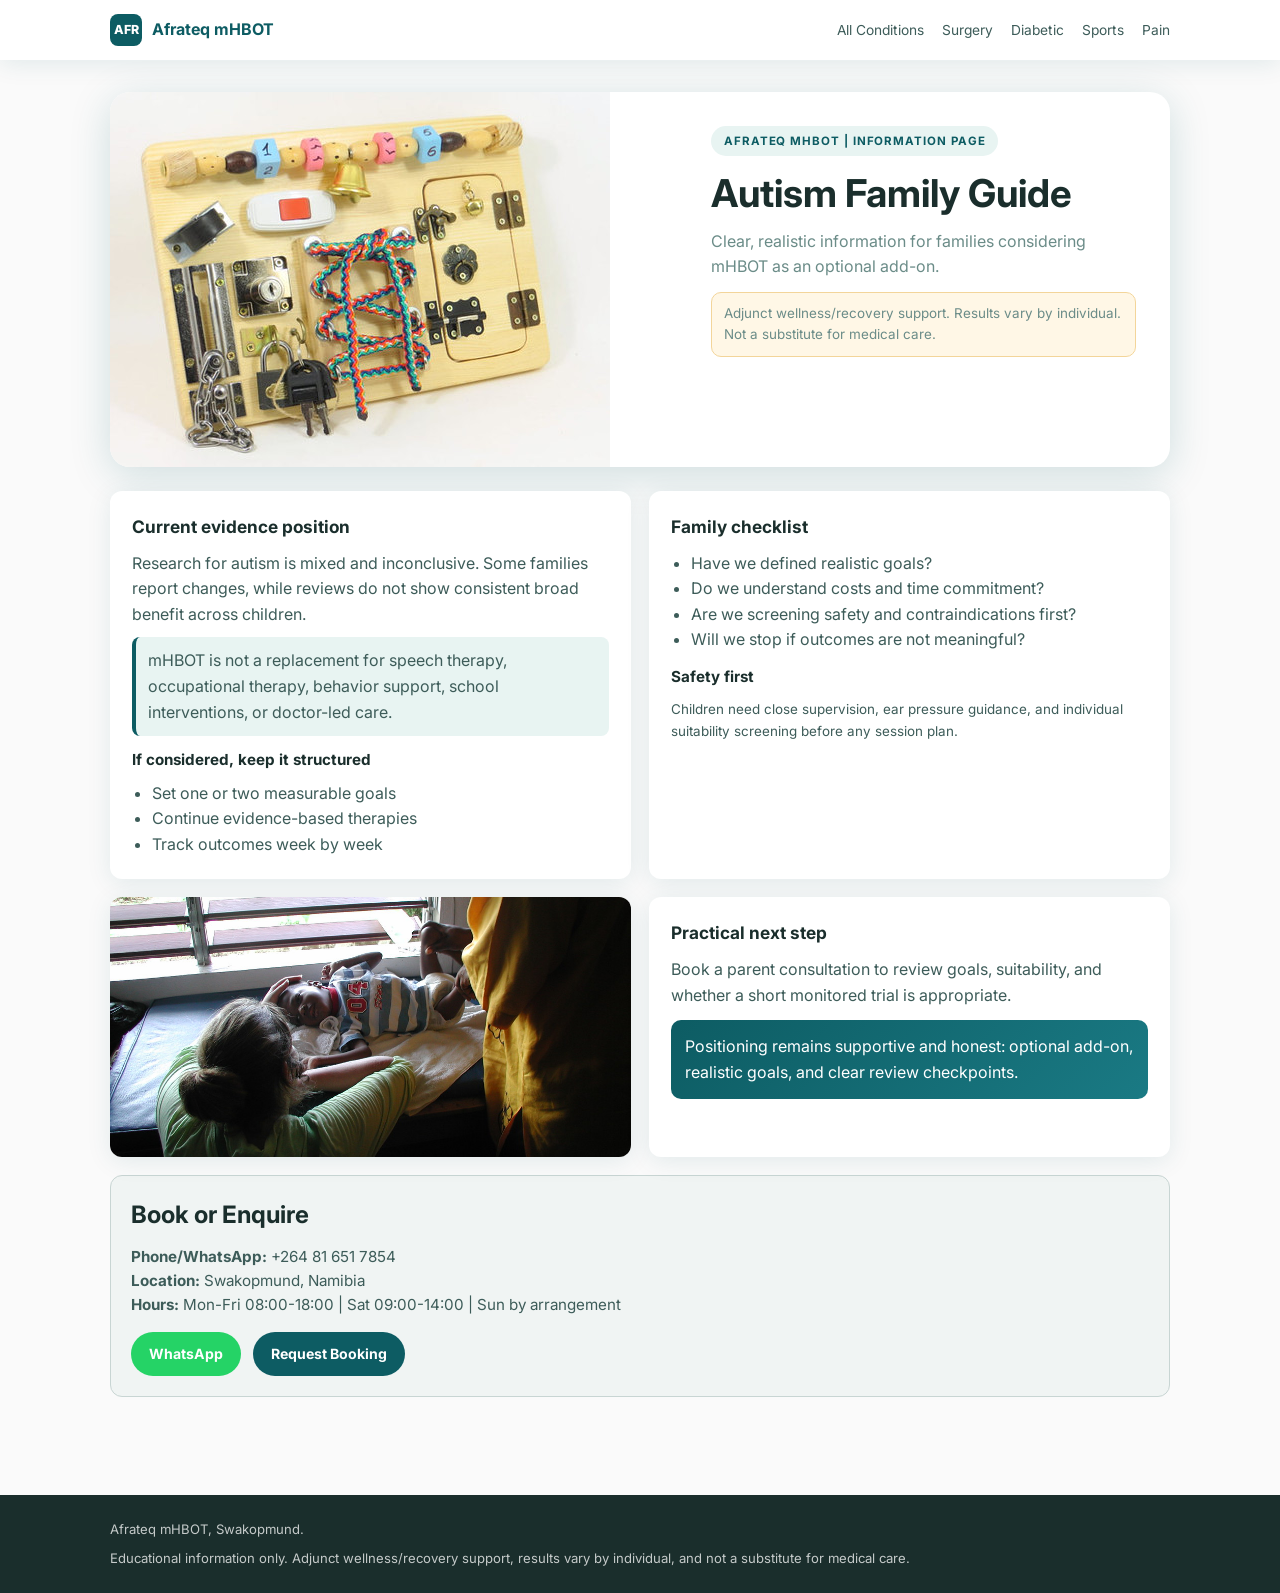
==== landing/autism-families.html @ 57c35c43 "Align site to mHBOT + add brochure landing pages" ====
<!DOCTYPE html>
<html lang="en">
<head>
  <meta charset="UTF-8" />
  <meta name="viewport" content="width=device-width, initial-scale=1.0" />
  <title>Autism Family Guide | Afrateq mHBOT</title>
  <meta name="description" content="Balanced family guide on mHBOT and autism from Afrateq, Swakopmund." />
  <link rel="preconnect" href="https://fonts.googleapis.com" />
  <link href="https://fonts.googleapis.com/css2?family=Inter:wght@300;400;500;600;700;800&display=swap" rel="stylesheet" />
  <link rel="stylesheet" href="styles.css" />
</head>
<body>
  <nav class="top-nav"><div class="top-wrap"><a class="brand" href="../index.html"><span class="brand-box">AFR</span>Afrateq mHBOT</a><div class="nav-links"><a href="../index.html#conditions">All Conditions</a><a href="surgery-aftercare.html">Surgery</a><a href="diabetic-support.html">Diabetic</a><a href="sports-injuries.html">Sports</a><a href="chronic-pain.html">Pain</a></div></div></nav>
  <main class="wrap">
    <section class="hero">
      <img class="hero-img" src="images/autism-hero.jpg" alt="Family support environment" />
      <div class="hero-copy">
        <span class="badge">Afrateq mHBOT | Information Page</span>
        <h1>Autism Family Guide</h1>
        <p>Clear, realistic information for families considering mHBOT as an optional add-on.</p>
        <p class="required">Adjunct wellness/recovery support. Results vary by individual. Not a substitute for medical care.</p>
      </div>
    </section>

    <section class="grid">
      <article class="card">
        <h2>Current evidence position</h2>
        <p>Research for autism is mixed and inconclusive. Some families report changes, while reviews do not show consistent broad benefit across children.</p>
        <div class="highlight">mHBOT is not a replacement for speech therapy, occupational therapy, behavior support, school interventions, or doctor-led care.</div>
        <h3>If considered, keep it structured</h3>
        <ul>
          <li>Set one or two measurable goals</li>
          <li>Continue evidence-based therapies</li>
          <li>Track outcomes week by week</li>
        </ul>
      </article>

      <article class="card">
        <h2>Family checklist</h2>
        <ul>
          <li>Have we defined realistic goals?</li>
          <li>Do we understand costs and time commitment?</li>
          <li>Are we screening safety and contraindications first?</li>
          <li>Will we stop if outcomes are not meaningful?</li>
        </ul>
        <h3>Safety first</h3>
        <p class="note">Children need close supervision, ear pressure guidance, and individual suitability screening before any session plan.</p>
      </article>

      <article class="card image-strip"><img src="images/autism-secondary.jpg" alt="Child-focused supportive setting" /></article>

      <article class="card">
        <h2>Practical next step</h2>
        <p>Book a parent consultation to review goals, suitability, and whether a short monitored trial is appropriate.</p>
        <div class="cta">Positioning remains supportive and honest: optional add-on, realistic goals, and clear review checkpoints.</div>
      </article>
    </section>

    <section class="panel">
      <h2>Book or Enquire</h2>
      <p><strong>Phone/WhatsApp:</strong> <a href="tel:+264816517854">+264 81 651 7854</a><br><strong>Location:</strong> Swakopmund, Namibia<br><strong>Hours:</strong> Mon-Fri 08:00-18:00 | Sat 09:00-14:00 | Sun by arrangement</p>
      <div class="btn-row"><a class="btn btn-wa" href="https://wa.me/264816517854?text=Hi%2C%20I%27m%20interested%20in%20the%20mHBOT%20autism%20family%20guide">WhatsApp</a><a class="btn btn-main" href="../index.html#booking">Request Booking</a></div>
    </section>
  </main>

  <footer><div class="foot-wrap"><p>Afrateq mHBOT, Swakopmund.</p><p>Educational information only. Adjunct wellness/recovery support, results vary by individual, and not a substitute for medical care.</p></div></footer>
</body>
</html>
---- landing/styles.css ----
:root {
  --teal:#0d5c63;
  --teal-light:#1a7a84;
  --sage:#7c9a92;
  --white:#fafafa;
  --grey-light:#f0f4f3;
  --grey-mid:#c8d5d3;
  --text-dark:#1a2e2c;
  --text-mid:#3d5c59;
  --text-light:#6b8c88;
  --accent:#e8f4f2;
  --shadow:0 4px 24px rgba(13,92,99,.10);
  --shadow-lg:0 8px 40px rgba(13,92,99,.18);
  --radius:12px;
  --radius-lg:20px;
}
*{box-sizing:border-box;margin:0;padding:0}
body{font-family:'Inter',sans-serif;background:var(--white);color:var(--text-dark);line-height:1.6}
a{text-decoration:none;color:inherit}
img{max-width:100%;display:block}
.top-nav{position:sticky;top:0;z-index:10;background:rgba(255,255,255,.97);box-shadow:var(--shadow)}
.top-wrap{max-width:1100px;margin:0 auto;padding:14px 20px;display:flex;justify-content:space-between;align-items:center;gap:12px}
.brand{display:flex;align-items:center;gap:10px;font-weight:700;color:var(--teal)}
.brand-box{width:32px;height:32px;border-radius:8px;background:var(--teal);color:#fff;display:flex;align-items:center;justify-content:center;font-size:.78rem;font-weight:800}
.nav-links{display:flex;gap:18px;flex-wrap:wrap;font-size:.86rem;color:var(--text-mid)}
.nav-links a:hover{color:var(--teal)}
.wrap{max-width:1100px;margin:0 auto;padding:32px 20px 70px}
.hero{background:#fff;border-radius:var(--radius-lg);box-shadow:var(--shadow-lg);overflow:hidden;display:grid;grid-template-columns:1.15fr 1fr}
.hero-copy{padding:34px 34px 26px}
.badge{display:inline-block;background:var(--accent);color:var(--teal);font-size:.72rem;font-weight:700;letter-spacing:.08em;text-transform:uppercase;border-radius:50px;padding:6px 13px;margin-bottom:14px}
.hero h1{font-size:clamp(1.7rem,3vw,2.5rem);line-height:1.2;margin-bottom:12px}
.hero p{color:var(--text-light)}
.hero-img{height:100%;min-height:280px;object-fit:cover}
.required{margin-top:12px;padding:10px 12px;background:#fff7e6;border:1px solid #f3d59a;border-radius:10px;font-size:.84rem;color:#5f4b1e}
.grid{margin-top:24px;display:grid;grid-template-columns:1fr 1fr;gap:18px}
.card{background:#fff;border-radius:var(--radius);padding:22px;box-shadow:var(--shadow)}
.card h2{font-size:1.08rem;margin-bottom:10px}
.card h3{font-size:.95rem;margin:12px 0 8px}
.card p{color:var(--text-mid)}
ul{margin:0 0 0 20px;color:var(--text-mid)}
.note{margin-top:10px;font-size:.84rem;color:var(--text-light)}
.highlight{margin-top:10px;padding:11px 12px;border-left:4px solid var(--teal);background:var(--accent);border-radius:8px;color:var(--text-mid)}
.image-strip{padding:0;overflow:hidden}
.image-strip img{height:260px;width:100%;object-fit:cover}
.cta{margin-top:12px;padding:14px;border-radius:10px;background:linear-gradient(135deg,var(--teal),var(--teal-light));color:#fff}
.panel{margin-top:18px;background:var(--grey-light);border:1px solid var(--grey-mid);border-radius:var(--radius);padding:20px}
.panel h2{margin-bottom:10px}
.panel p{font-size:.95rem;color:var(--text-mid)}
.btn-row{margin-top:14px;display:flex;gap:12px;flex-wrap:wrap}
.btn{display:inline-block;padding:11px 18px;border-radius:999px;font-size:.88rem;font-weight:700}
.btn-wa{background:#25d366;color:#fff}
.btn-main{background:var(--teal);color:#fff}
footer{margin-top:28px;background:var(--text-dark);color:rgba(255,255,255,.75)}
.foot-wrap{max-width:1100px;margin:0 auto;padding:24px 20px;font-size:.82rem}
.foot-wrap p + p{margin-top:8px}
@media (max-width:860px){
  .hero{grid-template-columns:1fr}
  .grid{grid-template-columns:1fr}
}
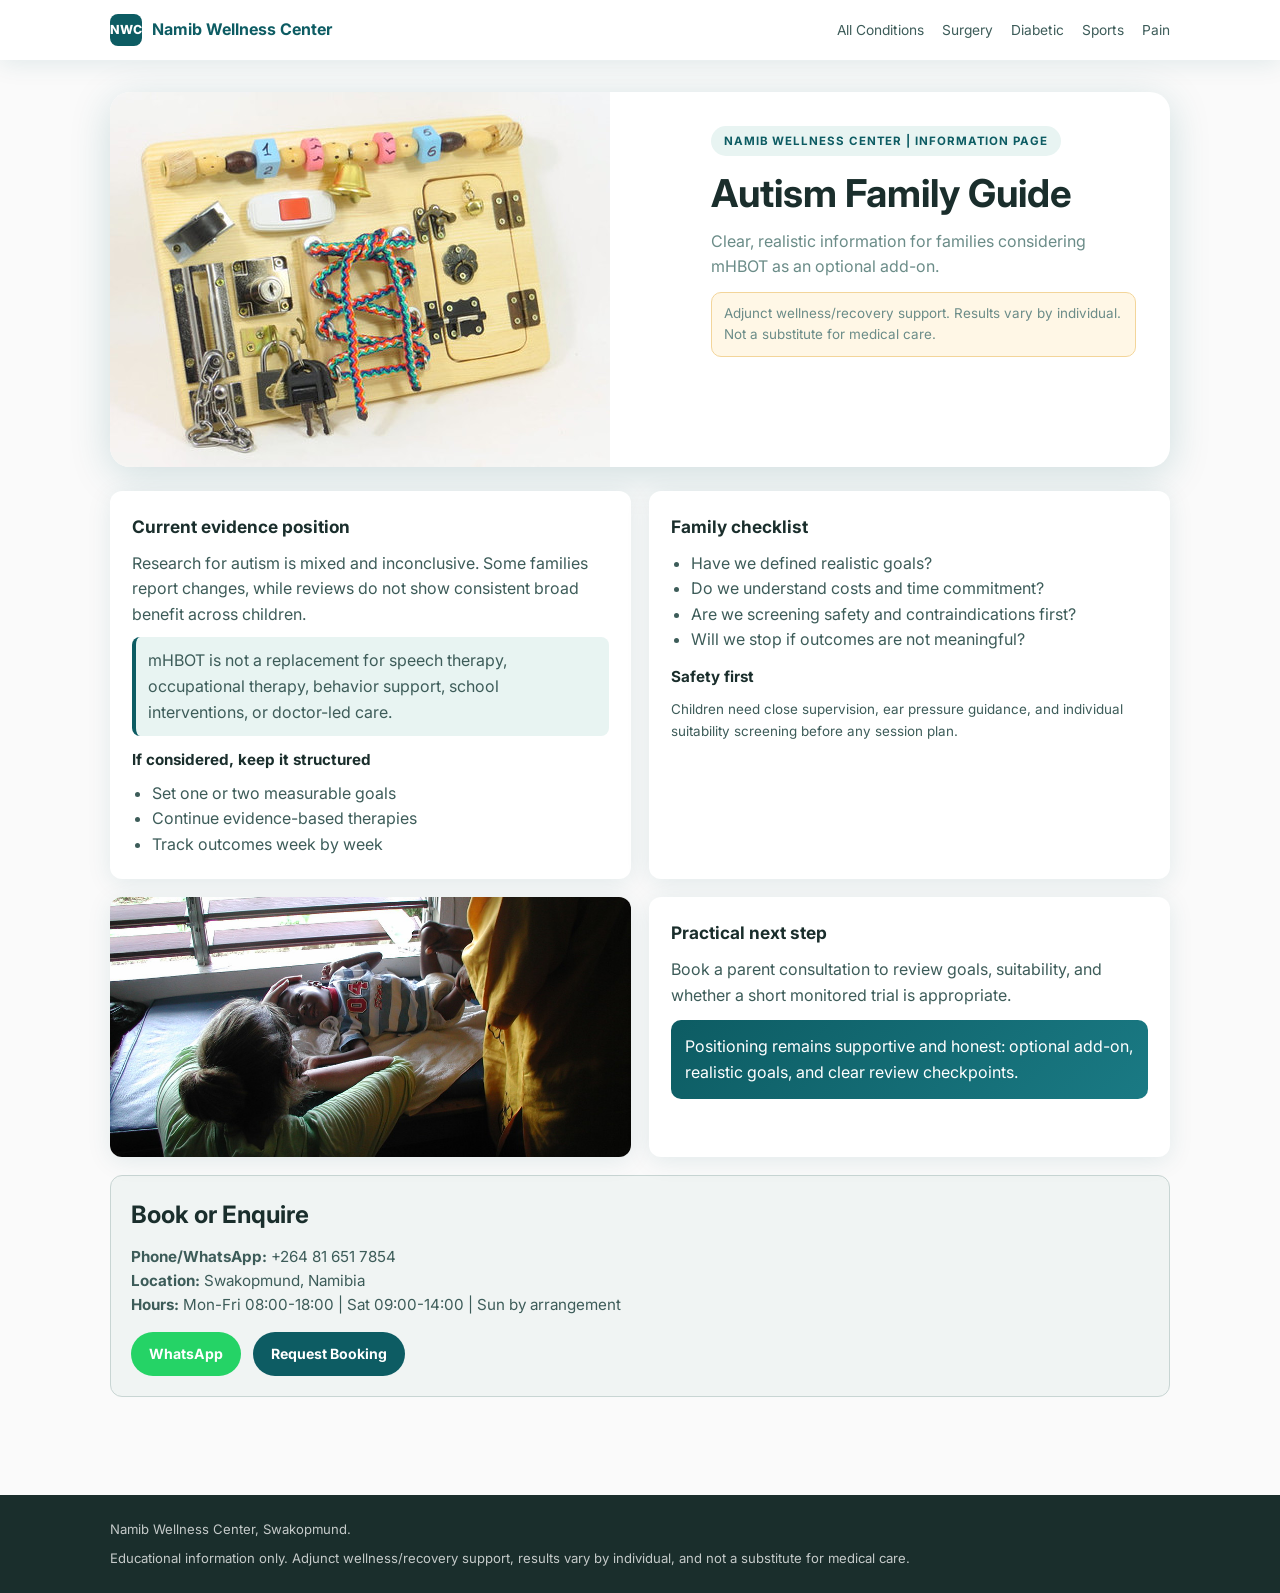
==== commit 72c08f67: "Finalize NWC branding + add official email" ====
--- a/landing/autism-families.html
+++ b/landing/autism-families.html
@@ -3,19 +3,19 @@
 <head>
   <meta charset="UTF-8" />
   <meta name="viewport" content="width=device-width, initial-scale=1.0" />
-  <title>Autism Family Guide | Afrateq mHBOT</title>
-  <meta name="description" content="Balanced family guide on mHBOT and autism from Afrateq, Swakopmund." />
+  <title>Autism Family Guide | Namib Wellness Center</title>
+  <meta name="description" content="Balanced family guide on mHBOT and autism from Namib Wellness Center, Swakopmund." />
   <link rel="preconnect" href="https://fonts.googleapis.com" />
   <link href="https://fonts.googleapis.com/css2?family=Inter:wght@300;400;500;600;700;800&display=swap" rel="stylesheet" />
   <link rel="stylesheet" href="styles.css" />
 </head>
 <body>
-  <nav class="top-nav"><div class="top-wrap"><a class="brand" href="../index.html"><span class="brand-box">AFR</span>Afrateq mHBOT</a><div class="nav-links"><a href="../index.html#conditions">All Conditions</a><a href="surgery-aftercare.html">Surgery</a><a href="diabetic-support.html">Diabetic</a><a href="sports-injuries.html">Sports</a><a href="chronic-pain.html">Pain</a></div></div></nav>
+  <nav class="top-nav"><div class="top-wrap"><a class="brand" href="../index.html"><span class="brand-box">NWC</span>Namib Wellness Center</a><div class="nav-links"><a href="../index.html#conditions">All Conditions</a><a href="surgery-aftercare.html">Surgery</a><a href="diabetic-support.html">Diabetic</a><a href="sports-injuries.html">Sports</a><a href="chronic-pain.html">Pain</a></div></div></nav>
   <main class="wrap">
     <section class="hero">
       <img class="hero-img" src="images/autism-hero.jpg" alt="Family support environment" />
       <div class="hero-copy">
-        <span class="badge">Afrateq mHBOT | Information Page</span>
+        <span class="badge">Namib Wellness Center | Information Page</span>
         <h1>Autism Family Guide</h1>
         <p>Clear, realistic information for families considering mHBOT as an optional add-on.</p>
         <p class="required">Adjunct wellness/recovery support. Results vary by individual. Not a substitute for medical care.</p>
@@ -63,6 +63,6 @@
     </section>
   </main>
 
-  <footer><div class="foot-wrap"><p>Afrateq mHBOT, Swakopmund.</p><p>Educational information only. Adjunct wellness/recovery support, results vary by individual, and not a substitute for medical care.</p></div></footer>
+  <footer><div class="foot-wrap"><p>Namib Wellness Center, Swakopmund.</p><p>Educational information only. Adjunct wellness/recovery support, results vary by individual, and not a substitute for medical care.</p></div></footer>
 </body>
 </html>
